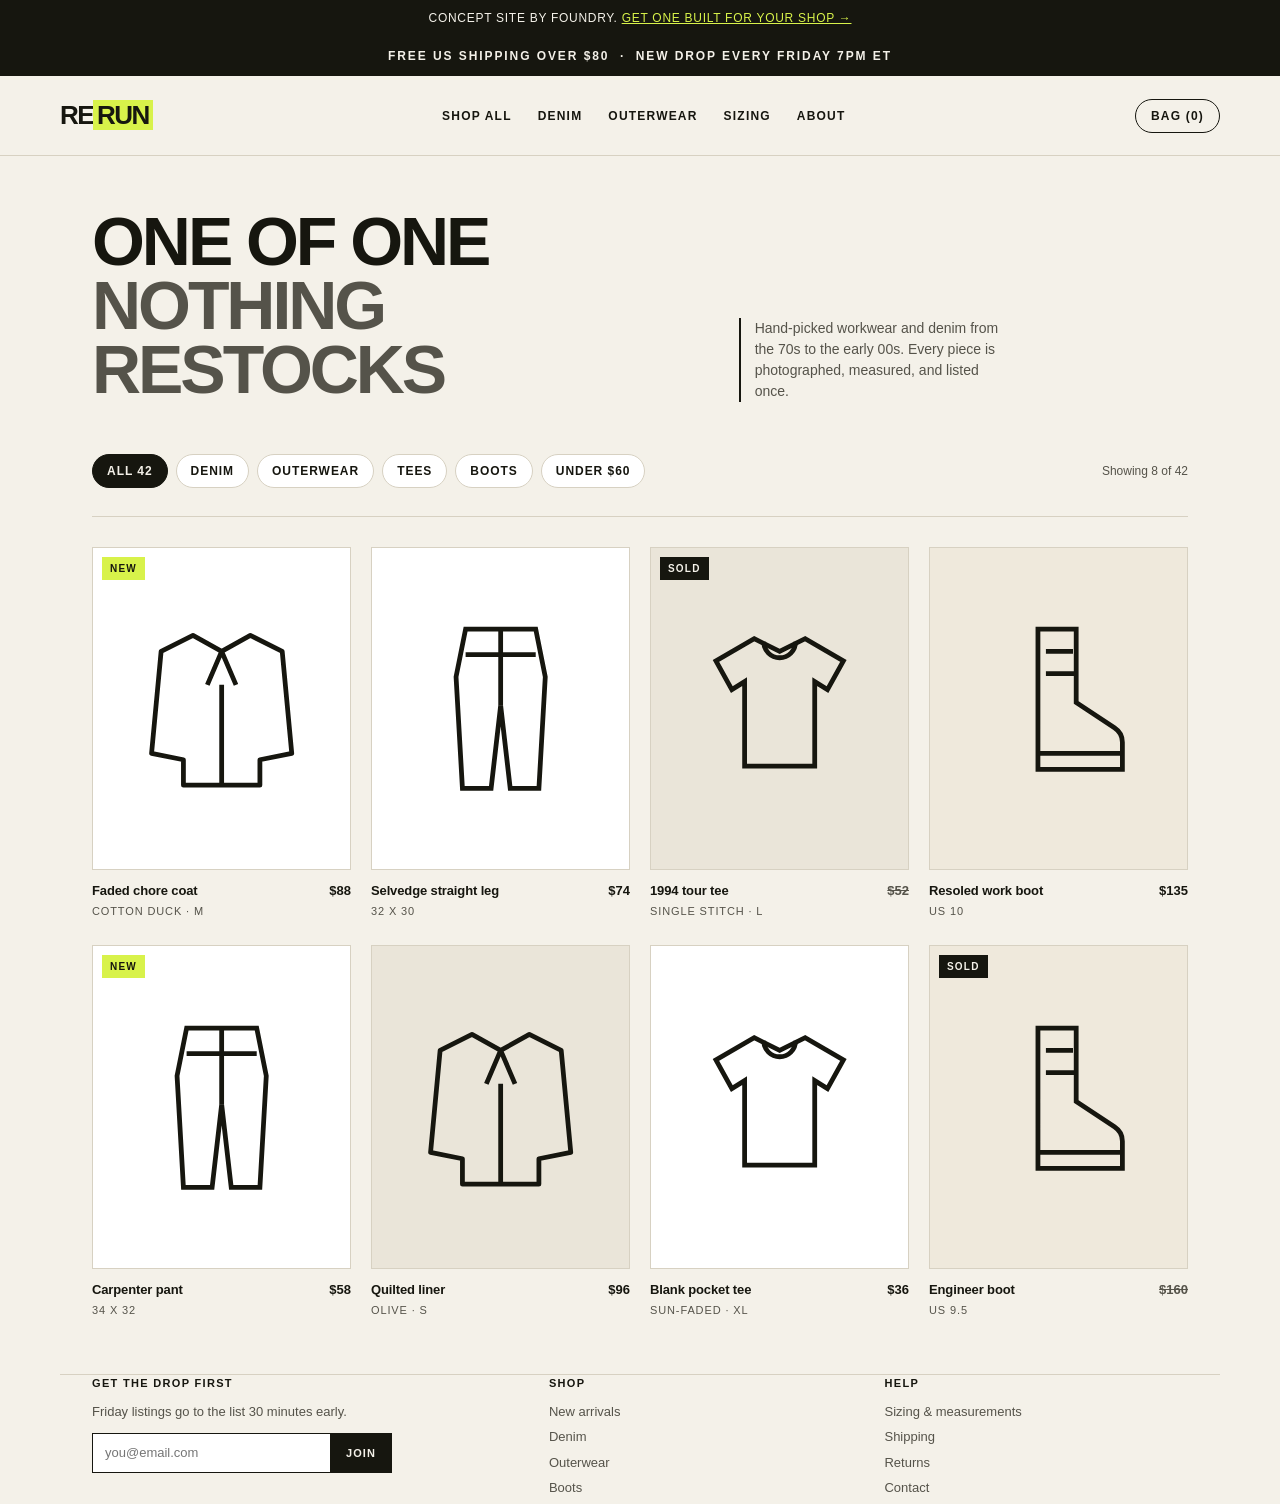
==== work/rerun/index.html @ 63087521 "Replace Work wireframes with three browsable concept sites The Work section was three grey wireframe" ====
<!doctype html>
<html lang="en">
<head>
<meta charset="UTF-8" />
<meta name="viewport" content="width=device-width, initial-scale=1.0" />
<title>RERUN - One-of-one vintage</title>
<meta name="description" content="A Foundry concept site: a storefront for a one-of-one vintage clothing reseller." />
<link rel="icon" href="data:," />
<style>
  /* ---------------------------------------------------------------
     RERUN - concept storefront for a vintage resale shop.
     Deliberately NOT the Foundry design system: this has to read as
     a different brand. Editorial, high contrast, dense product grid.
     --------------------------------------------------------------- */

  :root {
    --paper: #f4f1e9;
    --paper-2: #eae5d9;
    --ink: #16160f;
    --ink-soft: #55534a;
    --line: #d7d1c2;
    --lime: #d8f24a;
    --card: #ffffff;
    --sans: "Helvetica Neue", Helvetica, Arial, sans-serif;
  }

  * { box-sizing: border-box; }

  body {
    margin: 0;
    background: var(--paper);
    color: var(--ink);
    font-family: var(--sans);
    font-size: 15px;
    line-height: 1.5;
    -webkit-font-smoothing: antialiased;
  }

  a { color: inherit; }

  .wrap {
    max-width: 1160px;
    margin: 0 auto;
    padding: 0 32px;
  }

  /* --- Foundry concept banner. Hidden when the page is loaded into
         the preview iframe with the #concept-banner fragment. --- */
  .concept-banner {
    background: var(--ink);
    color: var(--paper);
    font-size: 12px;
    letter-spacing: 0.06em;
    text-transform: uppercase;
    text-align: center;
    padding: 9px 16px;
  }
  .concept-banner a { color: var(--lime); }
  .concept-banner:target { display: none; }

  /* --- Masthead --- */
  header {
    border-bottom: 1px solid var(--line);
    background: var(--paper);
  }

  .masthead {
    display: flex;
    align-items: center;
    justify-content: space-between;
    gap: 32px;
    padding: 20px 0;
  }

  .logo {
    font-size: 26px;
    font-weight: 800;
    letter-spacing: -0.06em;
    text-decoration: none;
  }

  .logo em {
    font-style: normal;
    background: var(--lime);
    padding: 0 4px;
  }

  nav ul {
    display: flex;
    gap: 26px;
    list-style: none;
    margin: 0;
    padding: 0;
    font-size: 12px;
    letter-spacing: 0.1em;
    text-transform: uppercase;
    font-weight: 600;
  }

  nav a { text-decoration: none; }
  nav a:hover { text-decoration: underline; }

  .cart {
    font-size: 12px;
    letter-spacing: 0.1em;
    text-transform: uppercase;
    font-weight: 700;
    border: 1.5px solid var(--ink);
    border-radius: 100px;
    padding: 7px 15px;
    text-decoration: none;
    white-space: nowrap;
  }

  /* --- Announcement --- */
  .ticker {
    background: var(--ink);
    color: var(--paper);
    font-size: 12px;
    font-weight: 600;
    letter-spacing: 0.16em;
    text-transform: uppercase;
    padding: 11px 0;
    text-align: center;
  }

  /* --- Hero --- */
  .hero {
    padding: 54px 0 34px;
    display: grid;
    grid-template-columns: 1.35fr 1fr;
    gap: 40px;
    align-items: end;
  }

  .hero h1 {
    margin: 0;
    font-size: 68px;
    line-height: 0.94;
    letter-spacing: -0.045em;
    font-weight: 800;
    text-transform: uppercase;
  }

  .hero h1 span {
    display: block;
    color: var(--ink-soft);
  }

  .hero-note {
    margin: 0;
    font-size: 14px;
    color: var(--ink-soft);
    max-width: 34ch;
    border-left: 2px solid var(--ink);
    padding-left: 14px;
  }

  /* --- Filters --- */
  .filters {
    display: flex;
    flex-wrap: wrap;
    gap: 8px;
    padding: 18px 0 28px;
    border-bottom: 1px solid var(--line);
  }

  .chip {
    font-size: 12px;
    letter-spacing: 0.08em;
    text-transform: uppercase;
    font-weight: 600;
    padding: 7px 14px;
    border: 1px solid var(--line);
    border-radius: 100px;
    background: var(--card);
    text-decoration: none;
  }

  .chip.on {
    background: var(--ink);
    color: var(--paper);
    border-color: var(--ink);
  }

  .count {
    margin-left: auto;
    font-size: 12px;
    color: var(--ink-soft);
    align-self: center;
  }

  /* --- Product grid --- */
  .grid {
    display: grid;
    grid-template-columns: repeat(4, 1fr);
    gap: 26px 20px;
    padding: 30px 0 56px;
  }

  .item { position: relative; }

  .shot {
    position: relative;
    aspect-ratio: 4 / 5;
    background: var(--card);
    border: 1px solid var(--line);
    display: grid;
    place-items: center;
    overflow: hidden;
  }

  .shot svg { width: 62%; height: 62%; }

  .item:nth-child(3n) .shot { background: var(--paper-2); }
  .item:nth-child(4n) .shot { background: #efe9dc; }

  .flag {
    position: absolute;
    top: 9px;
    left: 9px;
    font-size: 10px;
    font-weight: 800;
    letter-spacing: 0.12em;
    text-transform: uppercase;
    background: var(--lime);
    color: var(--ink);
    padding: 4px 8px;
  }

  .flag.sold { background: var(--ink); color: var(--paper); }

  .meta {
    display: flex;
    justify-content: space-between;
    gap: 10px;
    margin-top: 11px;
    font-size: 13px;
  }

  .meta h3 {
    margin: 0;
    font-size: 13px;
    font-weight: 600;
    letter-spacing: -0.01em;
  }

  .meta .size {
    margin: 2px 0 0;
    font-size: 11px;
    letter-spacing: 0.08em;
    text-transform: uppercase;
    color: var(--ink-soft);
  }

  .price { font-weight: 700; white-space: nowrap; }
  .price.out { color: var(--ink-soft); text-decoration: line-through; }

  /* --- Footer --- */
  footer {
    border-top: 1px solid var(--line);
    padding: 40px 0 56px;
    display: grid;
    grid-template-columns: 1.4fr 1fr 1fr;
    gap: 32px;
    font-size: 13px;
    color: var(--ink-soft);
  }

  footer h4 {
    margin: 0 0 10px;
    font-size: 11px;
    letter-spacing: 0.12em;
    text-transform: uppercase;
    color: var(--ink);
  }

  footer ul { list-style: none; margin: 0; padding: 0; }
  footer li { margin-bottom: 6px; }

  .signup {
    display: flex;
    gap: 0;
    margin-top: 12px;
    max-width: 300px;
  }

  .signup input {
    flex: 1;
    border: 1.5px solid var(--ink);
    border-right: 0;
    background: var(--card);
    padding: 9px 12px;
    font: inherit;
    font-size: 13px;
    color: var(--ink);
    min-width: 0;
  }

  .signup button {
    border: 1.5px solid var(--ink);
    background: var(--ink);
    color: var(--paper);
    font: inherit;
    font-size: 11px;
    font-weight: 700;
    letter-spacing: 0.1em;
    text-transform: uppercase;
    padding: 0 15px;
    cursor: pointer;
  }

  @media (max-width: 900px) {
    .wrap { padding: 0 20px; }
    .hero { grid-template-columns: 1fr; gap: 22px; padding-top: 34px; }
    .hero h1 { font-size: 44px; }
    .grid { grid-template-columns: repeat(2, 1fr); }
    footer { grid-template-columns: 1fr; }
    nav { display: none; }
  }
</style>
</head>
<body>

<div class="concept-banner" id="concept-banner">
  Concept site by Foundry.
  <a href="../../index.html#contact">Get one built for your shop &rarr;</a>
</div>

<div class="ticker">Free US shipping over $80 &nbsp;&middot;&nbsp; New drop every Friday 7pm ET</div>

<header>
  <div class="wrap masthead">
    <a class="logo" href="#">RE<em>RUN</em></a>
    <nav>
      <ul>
        <li><a href="#">Shop all</a></li>
        <li><a href="#">Denim</a></li>
        <li><a href="#">Outerwear</a></li>
        <li><a href="#">Sizing</a></li>
        <li><a href="#">About</a></li>
      </ul>
    </nav>
    <a class="cart" href="#">Bag (0)</a>
  </div>
</header>

<main class="wrap">
  <section class="hero">
    <h1>One of one<span>Nothing restocks</span></h1>
    <p class="hero-note">
      Hand-picked workwear and denim from the 70s to the early 00s.
      Every piece is photographed, measured, and listed once.
    </p>
  </section>

  <div class="filters">
    <a class="chip on" href="#">All 42</a>
    <a class="chip" href="#">Denim</a>
    <a class="chip" href="#">Outerwear</a>
    <a class="chip" href="#">Tees</a>
    <a class="chip" href="#">Boots</a>
    <a class="chip" href="#">Under $60</a>
    <span class="count">Showing 8 of 42</span>
  </div>

  <!-- Art-directed garment shapes. These stand in for product photos
       so the concept needs no stock imagery. -->
  <svg width="0" height="0" style="position:absolute" aria-hidden="true">
    <defs>
      <!-- long sleeves keep the jacket clearly apart from the tee -->
      <symbol id="g-jacket" viewBox="0 0 100 120">
        <path d="M32 14 50 24 68 14 88 24 94 88 74 92 74 108 26 108 26 92 6 88 12 24Z" fill="none" stroke="currentColor" stroke-width="3" stroke-linejoin="round"/>
        <path d="M50 24 41 45M50 24 59 45M50 45V108" fill="none" stroke="currentColor" stroke-width="3"/>
      </symbol>
      <symbol id="g-jeans" viewBox="0 0 100 120">
        <path d="M28 10h44l6 30-4 70H56l-6-52-6 52H26l-4-70z" fill="none" stroke="currentColor" stroke-width="3"/>
        <path d="M28 26h44M50 10v48" fill="none" stroke="currentColor" stroke-width="3"/>
      </symbol>
      <symbol id="g-tee" viewBox="0 0 100 120">
        <path d="M34 16 50 24l16-8 24 14-10 18-8-5v53H28V43l-8 5-10-18z" fill="none" stroke="currentColor" stroke-width="3"/>
        <path d="M40 18a10 10 0 0 0 20 0" fill="none" stroke="currentColor" stroke-width="3"/>
      </symbol>
      <symbol id="g-boot" viewBox="0 0 100 120">
        <path d="M37 10h24v46l24 16c3 2 5 5 5 9v17H37z" fill="none" stroke="currentColor" stroke-width="3"/>
        <path d="M37 88h53M42 24h17M42 38h18" fill="none" stroke="currentColor" stroke-width="3"/>
      </symbol>
    </defs>
  </svg>

  <section class="grid">
    <article class="item">
      <div class="shot"><span class="flag">New</span><svg aria-hidden="true"><use href="#g-jacket"/></svg></div>
      <div class="meta">
        <div><h3>Faded chore coat</h3><p class="size">Cotton duck &middot; M</p></div>
        <span class="price">$88</span>
      </div>
    </article>

    <article class="item">
      <div class="shot"><svg aria-hidden="true"><use href="#g-jeans"/></svg></div>
      <div class="meta">
        <div><h3>Selvedge straight leg</h3><p class="size">32 x 30</p></div>
        <span class="price">$74</span>
      </div>
    </article>

    <article class="item">
      <div class="shot"><span class="flag sold">Sold</span><svg aria-hidden="true"><use href="#g-tee"/></svg></div>
      <div class="meta">
        <div><h3>1994 tour tee</h3><p class="size">Single stitch &middot; L</p></div>
        <span class="price out">$52</span>
      </div>
    </article>

    <article class="item">
      <div class="shot"><svg aria-hidden="true"><use href="#g-boot"/></svg></div>
      <div class="meta">
        <div><h3>Resoled work boot</h3><p class="size">US 10</p></div>
        <span class="price">$135</span>
      </div>
    </article>

    <article class="item">
      <div class="shot"><span class="flag">New</span><svg aria-hidden="true"><use href="#g-jeans"/></svg></div>
      <div class="meta">
        <div><h3>Carpenter pant</h3><p class="size">34 x 32</p></div>
        <span class="price">$58</span>
      </div>
    </article>

    <article class="item">
      <div class="shot"><svg aria-hidden="true"><use href="#g-jacket"/></svg></div>
      <div class="meta">
        <div><h3>Quilted liner</h3><p class="size">Olive &middot; S</p></div>
        <span class="price">$96</span>
      </div>
    </article>

    <article class="item">
      <div class="shot"><svg aria-hidden="true"><use href="#g-tee"/></svg></div>
      <div class="meta">
        <div><h3>Blank pocket tee</h3><p class="size">Sun-faded &middot; XL</p></div>
        <span class="price">$36</span>
      </div>
    </article>

    <article class="item">
      <div class="shot"><span class="flag sold">Sold</span><svg aria-hidden="true"><use href="#g-boot"/></svg></div>
      <div class="meta">
        <div><h3>Engineer boot</h3><p class="size">US 9.5</p></div>
        <span class="price out">$160</span>
      </div>
    </article>
  </section>
</main>

<footer class="wrap">
  <div>
    <h4>Get the drop first</h4>
    <p style="margin:0">Friday listings go to the list 30 minutes early.</p>
    <form class="signup" onsubmit="return false">
      <input type="email" placeholder="you@email.com" aria-label="Email address" />
      <button type="submit">Join</button>
    </form>
  </div>
  <div>
    <h4>Shop</h4>
    <ul><li>New arrivals</li><li>Denim</li><li>Outerwear</li><li>Boots</li></ul>
  </div>
  <div>
    <h4>Help</h4>
    <ul><li>Sizing &amp; measurements</li><li>Shipping</li><li>Returns</li><li>Contact</li></ul>
  </div>
</footer>

</body>
</html>
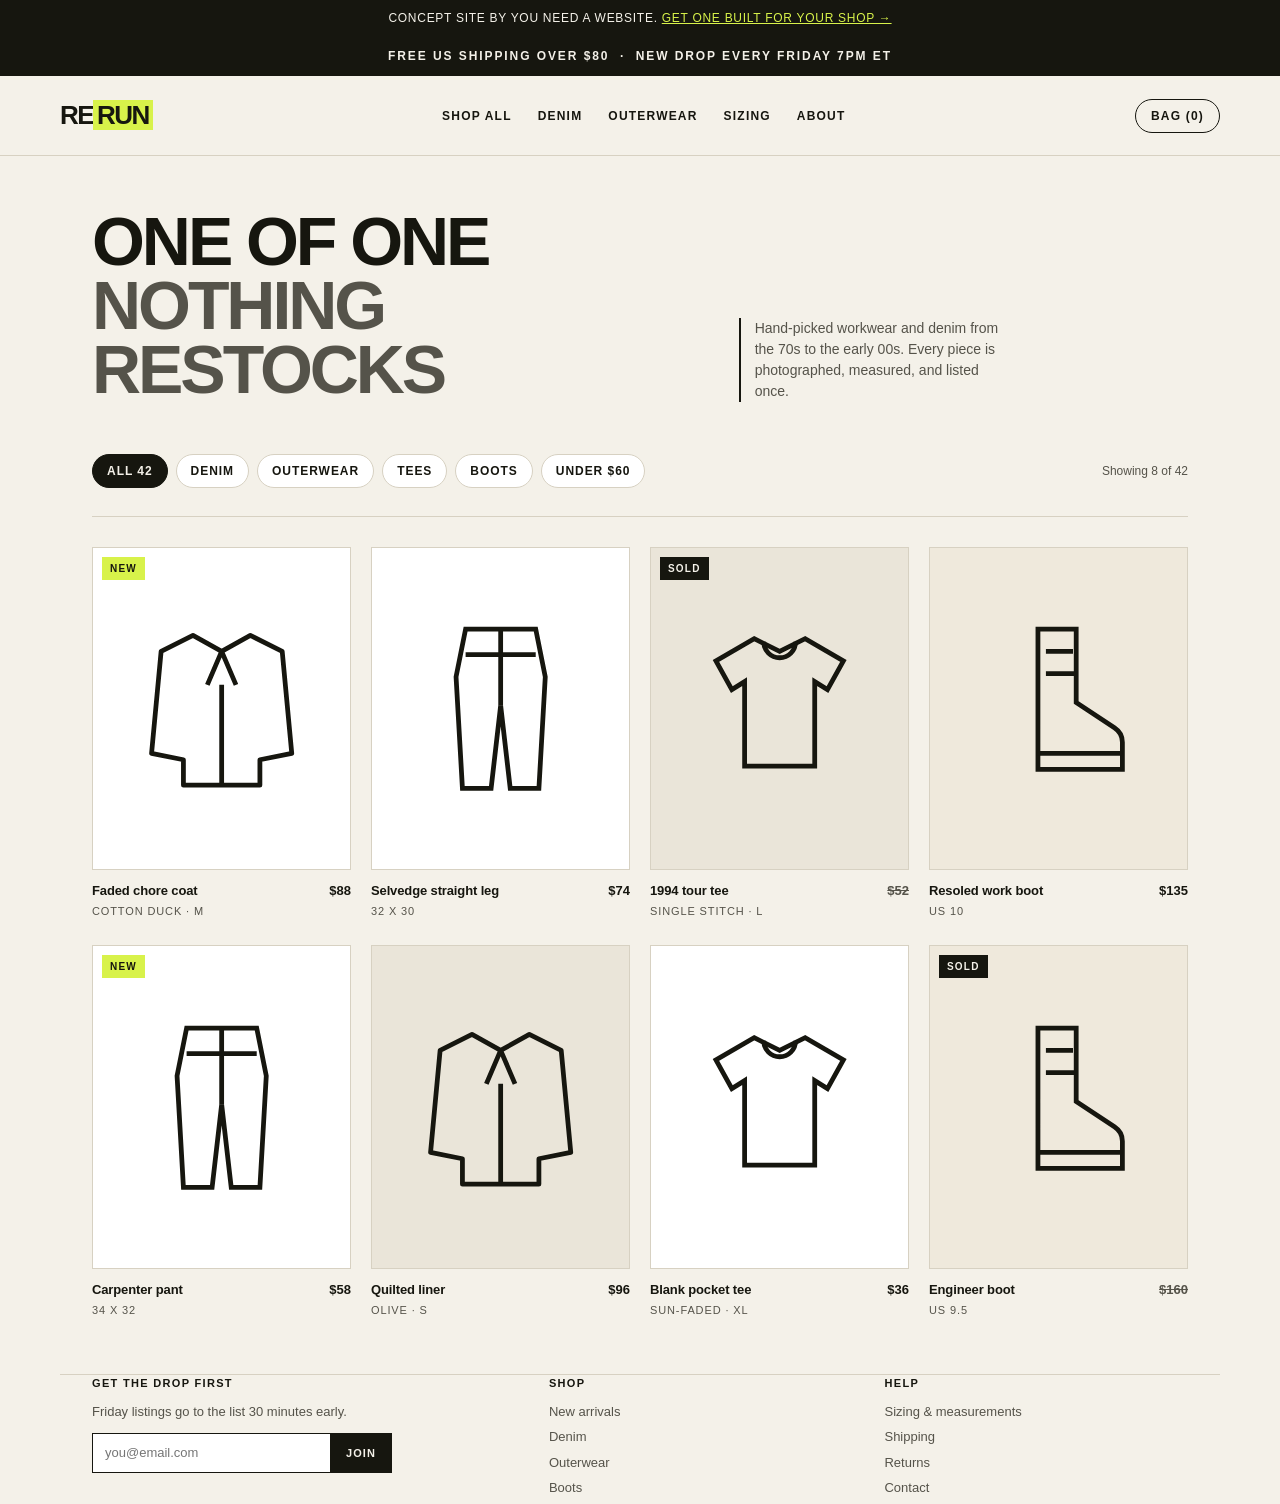
==== commit b9f2da88: "Rename site to You Need a Website, wire contact form to real delivery Rename ------ Foundry becomes " ====
--- a/work/rerun/index.html
+++ b/work/rerun/index.html
@@ -4,12 +4,12 @@
 <meta charset="UTF-8" />
 <meta name="viewport" content="width=device-width, initial-scale=1.0" />
 <title>RERUN - One-of-one vintage</title>
-<meta name="description" content="A Foundry concept site: a storefront for a one-of-one vintage clothing reseller." />
+<meta name="description" content="A You Need a Website concept site: a storefront for a one-of-one vintage clothing reseller." />
 <link rel="icon" href="data:," />
 <style>
   /* ---------------------------------------------------------------
      RERUN - concept storefront for a vintage resale shop.
-     Deliberately NOT the Foundry design system: this has to read as
+     Deliberately NOT the You Need a Website design system: this has to read as
      a different brand. Editorial, high contrast, dense product grid.
      --------------------------------------------------------------- */
 
@@ -44,7 +44,7 @@
     padding: 0 32px;
   }
 
-  /* --- Foundry concept banner. Hidden when the page is loaded into
+  /* --- You Need a Website concept banner. Hidden when the page is loaded into
          the preview iframe with the #concept-banner fragment. --- */
   .concept-banner {
     background: var(--ink);
@@ -323,7 +323,7 @@
 <body>
 
 <div class="concept-banner" id="concept-banner">
-  Concept site by Foundry.
+  Concept site by You Need a Website.
   <a href="../../index.html#contact">Get one built for your shop &rarr;</a>
 </div>
 
